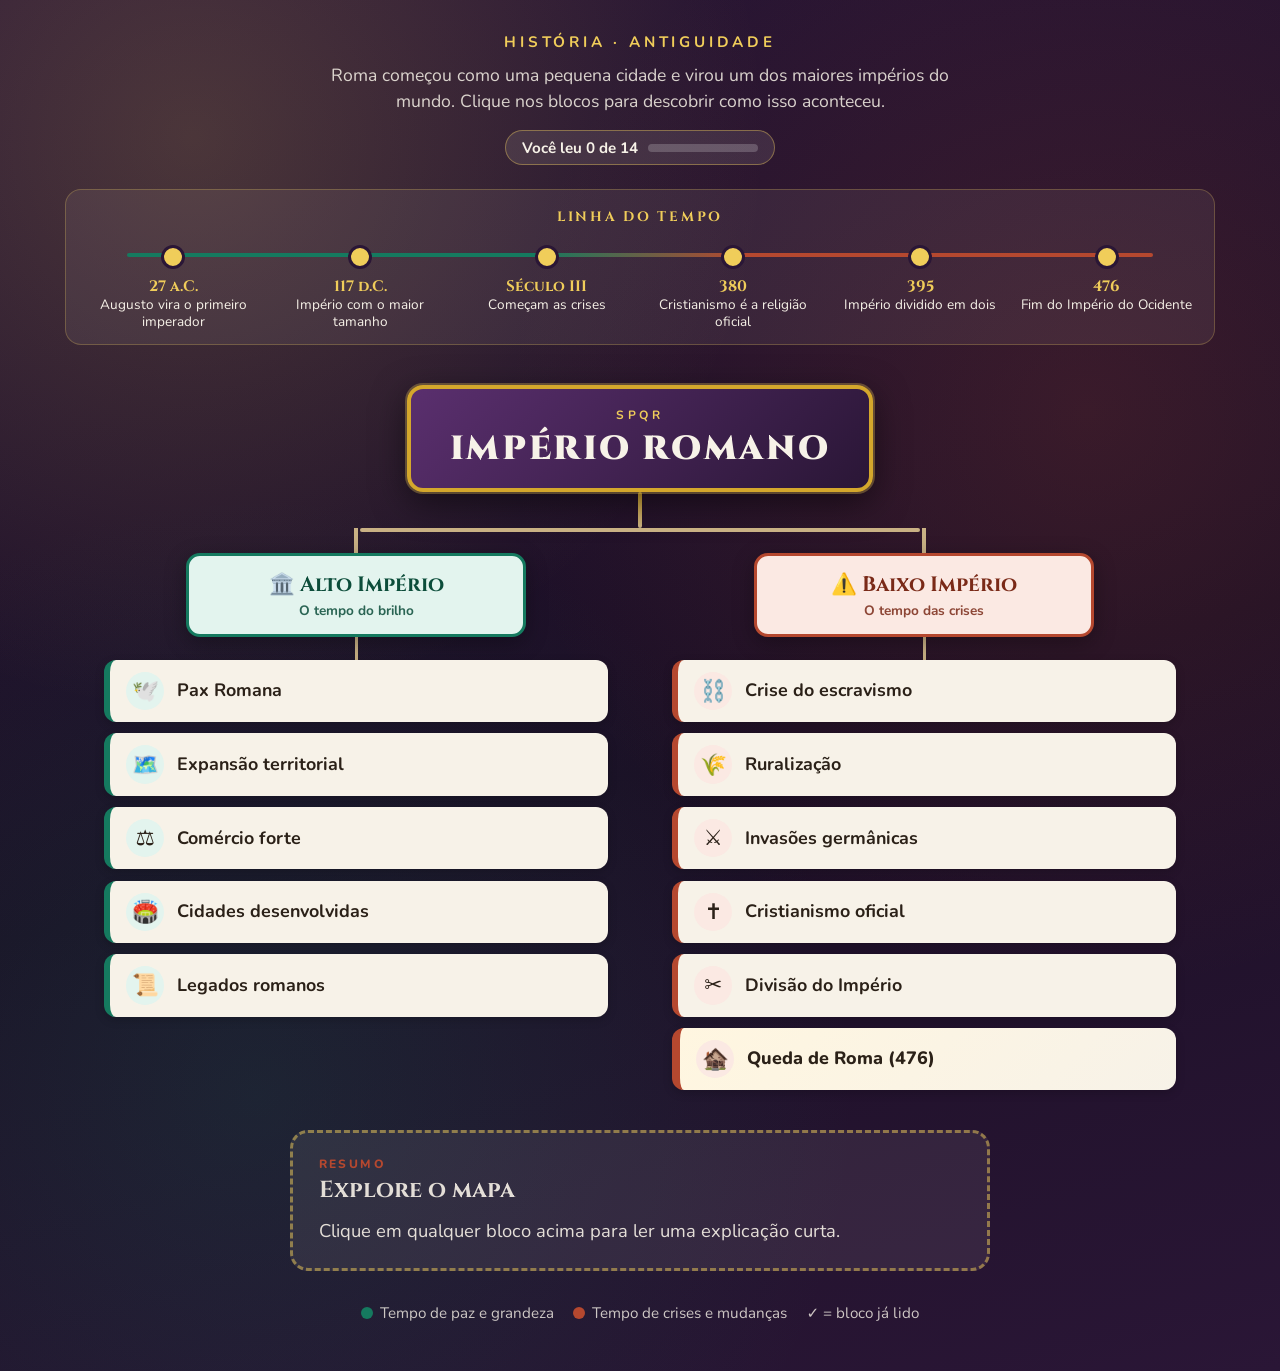
==== index.html @ dea0f6ed "Rename imperio-romano-mapa-mental.html to index.html" ====
<!DOCTYPE html>
<html lang="pt-BR">
<head>
  <meta charset="UTF-8">
  <meta name="viewport" content="width=device-width, initial-scale=1.0">
  <title>Mapa Mental — Império Romano</title>
  <link href="https://fonts.googleapis.com/css2?family=Cinzel:wght@600;700;900&family=Nunito:wght@400;600;700;800&display=swap" rel="stylesheet">
  <style>
    :root {
      --marble: #f7f2e8;
      --marble-dark: #ebe2d0;
      --gold: #d4a72c;
      --gold-light: #f0cd5a;
      --purple: #5a2f6e;
      --purple-deep: #2a1636;
      --alto: #157a5f;
      --alto-soft: #e3f4ee;
      --baixo: #b5482f;
      --baixo-soft: #fbe9e3;
      --line: #c9b184;
      --text: #2b2118;
    }

    * { box-sizing: border-box; margin: 0; padding: 0; }

    body {
      font-family: 'Nunito', system-ui, sans-serif;
      color: var(--text);
      min-height: 100vh;
      padding: 2rem 1rem 3rem;
      background:
        radial-gradient(circle at 15% 10%, rgba(240, 205, 90, 0.18), transparent 35%),
        radial-gradient(circle at 85% 30%, rgba(181, 72, 47, 0.18), transparent 40%),
        radial-gradient(circle at 20% 80%, rgba(21, 122, 95, 0.18), transparent 40%),
        linear-gradient(165deg, #2a1636 0%, #1b0f25 55%, #2a1636 100%);
    }

    .page { max-width: 1150px; margin: 0 auto; }

    /* ---------- Cabeçalho ---------- */
    header { text-align: center; margin-bottom: 1.5rem; }

    .subtitle {
      font-size: 0.95rem;
      letter-spacing: 0.25em;
      text-transform: uppercase;
      color: var(--gold-light);
      font-weight: 700;
      margin-bottom: 0.4rem;
    }

    .intro {
      max-width: 620px;
      margin: 0.6rem auto 0;
      color: rgba(247, 242, 232, 0.85);
      font-size: 1.1rem;
      line-height: 1.5;
    }

    .progress {
      display: inline-flex;
      align-items: center;
      gap: 0.6rem;
      margin-top: 1rem;
      padding: 0.4rem 1rem;
      border-radius: 999px;
      background: rgba(247, 242, 232, 0.1);
      border: 1px solid rgba(240, 205, 90, 0.4);
      color: var(--marble);
      font-weight: 700;
      font-size: 0.95rem;
    }

    .progress-bar {
      width: 110px;
      height: 8px;
      border-radius: 99px;
      background: rgba(255, 255, 255, 0.2);
      overflow: hidden;
    }

    .progress-bar i {
      display: block;
      height: 100%;
      width: 0;
      background: linear-gradient(90deg, var(--gold), var(--gold-light));
      transition: width 0.4s ease;
    }

    /* ---------- Linha do tempo ---------- */
    .timeline {
      margin: 1.5rem auto 2.5rem;
      padding: 1.1rem 1rem 0.9rem;
      background: rgba(247, 242, 232, 0.07);
      border: 1px solid rgba(240, 205, 90, 0.25);
      border-radius: 16px;
    }

    .timeline h2 {
      font-family: Cinzel, serif;
      font-size: 0.85rem;
      letter-spacing: 0.2em;
      text-align: center;
      color: var(--gold-light);
      margin-bottom: 1rem;
      text-transform: uppercase;
    }

    .tl-track {
      list-style: none;
      display: flex;
      justify-content: space-between;
      position: relative;
      gap: 0.25rem;
    }

    .tl-track::before {
      content: '';
      position: absolute;
      top: 11px;
      left: 4%;
      right: 4%;
      height: 4px;
      border-radius: 4px;
      background: linear-gradient(90deg, var(--alto) 0%, var(--alto) 40%, var(--baixo) 60%, var(--baixo) 100%);
    }

    .tl-item {
      position: relative;
      flex: 1;
      text-align: center;
      color: var(--marble);
      font-size: 0.85rem;
      line-height: 1.25;
    }

    .tl-item::before {
      content: '';
      display: block;
      width: 18px;
      height: 18px;
      margin: 3px auto 0.5rem;
      border-radius: 50%;
      background: var(--gold-light);
      border: 3px solid var(--purple-deep);
      position: relative;
      z-index: 1;
    }

    .tl-item b {
      display: block;
      font-family: Cinzel, serif;
      color: var(--gold-light);
      font-size: 0.95rem;
    }

    /* ---------- Mapa ---------- */
    .mindmap { display: flex; flex-direction: column; align-items: center; }

    .node {
      cursor: pointer;
      border: none;
      font: inherit;
      text-align: inherit;
      color: inherit;
    }

    .node:focus-visible { outline: 3px solid var(--gold-light); outline-offset: 3px; }

    .node.is-active {
      box-shadow: 0 0 0 4px var(--gold-light), 0 8px 26px rgba(240, 205, 90, 0.45) !important;
    }

    .node.is-seen::after {
      content: '✓';
      position: absolute;
      top: -8px;
      right: -8px;
      width: 22px;
      height: 22px;
      border-radius: 50%;
      background: var(--gold-light);
      color: var(--purple-deep);
      font-size: 0.8rem;
      font-weight: 800;
      display: grid;
      place-items: center;
      border: 2px solid var(--purple-deep);
    }

    .root {
      position: relative;
      font-family: Cinzel, serif;
      font-weight: 900;
      font-size: clamp(1.4rem, 4vw, 2.1rem);
      letter-spacing: 0.08em;
      color: var(--marble);
      background: linear-gradient(135deg, var(--purple) 0%, var(--purple-deep) 100%);
      border: 4px solid var(--gold);
      border-radius: 16px;
      padding: 1.1rem 2.4rem;
      text-align: center;
      box-shadow: 0 0 0 2px rgba(240, 205, 90, 0.3), 0 10px 34px rgba(0, 0, 0, 0.5);
      transition: transform 0.2s;
    }

    .root:hover { transform: scale(1.03); }

    .root small {
      display: block;
      font-family: Nunito, sans-serif;
      font-weight: 700;
      font-size: 0.75rem;
      letter-spacing: 0.3em;
      color: var(--gold-light);
      margin-bottom: 0.2rem;
    }

    .trunk {
      width: 4px;
      height: 2.2rem;
      background: linear-gradient(to bottom, var(--gold), var(--line));
      border-radius: 2px;
    }

    .fork {
      display: flex;
      justify-content: center;
      align-items: flex-start;
      gap: clamp(1rem, 4vw, 3rem);
      width: 100%;
      position: relative;
    }

    .fork::before {
      content: '';
      position: absolute;
      top: 0;
      left: 50%;
      transform: translateX(-50%);
      width: min(52%, 560px);
      height: 4px;
      background: var(--line);
      border-radius: 2px;
    }

    .branch {
      flex: 1;
      max-width: 520px;
      display: flex;
      flex-direction: column;
      align-items: center;
      padding-top: 1.6rem;
      position: relative;
    }

    .branch::before {
      content: '';
      position: absolute;
      top: 0;
      width: 4px;
      height: 1.6rem;
      background: var(--line);
    }

    .branch-title {
      position: relative;
      width: 100%;
      max-width: 340px;
      font-family: Cinzel, serif;
      font-weight: 700;
      font-size: clamp(1.05rem, 2.4vw, 1.3rem);
      padding: 0.9rem 1.2rem;
      border-radius: 14px;
      text-align: center;
      border: 3px solid;
      box-shadow: 0 6px 22px rgba(0, 0, 0, 0.3);
      transition: transform 0.2s;
    }

    .branch-title:hover { transform: translateY(-3px); }
    .branch-title .period {
      display: block;
      font-family: Nunito, sans-serif;
      font-weight: 700;
      font-size: 0.85rem;
      margin-top: 0.15rem;
      opacity: 0.85;
    }

    .branch--alto .branch-title { background: var(--alto-soft); border-color: var(--alto); color: #0c4d3a; }
    .branch--baixo .branch-title { background: var(--baixo-soft); border-color: var(--baixo); color: #7a2a18; }

    .branch-stem { width: 3px; height: 1.4rem; background: var(--line); }

    .leaves {
      list-style: none;
      width: 100%;
      display: flex;
      flex-direction: column;
      gap: 0.7rem;
      padding: 0 0.5rem;
    }

    .leaf {
      position: relative;
      width: 100%;
      display: flex;
      align-items: center;
      gap: 0.8rem;
      padding: 0.75rem 1rem;
      background: var(--marble);
      border-radius: 12px;
      border-left: 6px solid var(--gold);
      font-size: 1.12rem;
      font-weight: 700;
      line-height: 1.3;
      box-shadow: 0 3px 10px rgba(0, 0, 0, 0.18);
      transition: transform 0.15s, background 0.2s;
    }

    .leaf .icon {
      flex: none;
      width: 2.4rem;
      height: 2.4rem;
      display: grid;
      place-items: center;
      font-size: 1.35rem;
      border-radius: 50%;
      background: var(--marble-dark);
    }

    .leaf:hover { background: #fffaf0; transform: translateX(5px); }

    .branch--alto .leaf { border-left-color: var(--alto); }
    .branch--alto .leaf .icon { background: var(--alto-soft); }
    .branch--baixo .leaf { border-left-color: var(--baixo); }
    .branch--baixo .leaf .icon { background: var(--baixo-soft); }

    .leaf--highlight {
      background: linear-gradient(135deg, #fff6e0, var(--marble));
      border-left-width: 8px;
      font-weight: 800;
    }

    /* ---------- Painel de explicação ---------- */
    .detail-panel {
      margin: 2.5rem auto 0;
      max-width: 700px;
      background: var(--marble);
      border: 3px solid var(--gold);
      border-radius: 18px;
      padding: 1.4rem 1.6rem;
      box-shadow: 0 14px 44px rgba(0, 0, 0, 0.4);
    }

    .detail-panel.is-empty {
      background: rgba(247, 242, 232, 0.08);
      border: 3px dashed rgba(240, 205, 90, 0.5);
      box-shadow: none;
    }

    .detail-panel.is-empty .detail-title,
    .detail-panel.is-empty .detail-body { color: rgba(247, 242, 232, 0.9); }
    .detail-panel.is-empty .detail-fun { display: none; }

    .detail-panel:not(.is-empty) { animation: detail-in 0.3s ease; }

    @keyframes detail-in {
      from { opacity: 0; transform: translateY(10px); }
      to { opacity: 1; transform: translateY(0); }
    }

    .detail-label {
      font-size: 0.75rem;
      letter-spacing: 0.2em;
      text-transform: uppercase;
      font-weight: 800;
      color: var(--baixo);
      margin-bottom: 0.3rem;
    }

    .detail-title {
      font-family: Cinzel, serif;
      font-size: 1.45rem;
      color: var(--purple-deep);
      margin-bottom: 0.7rem;
      line-height: 1.25;
    }

    .detail-body { font-size: 1.15rem; line-height: 1.6; }

    .detail-fun {
      margin-top: 1rem;
      padding: 0.8rem 1rem;
      background: #fff3c9;
      border-left: 5px solid var(--gold);
      border-radius: 10px;
      font-size: 1.05rem;
      line-height: 1.5;
    }

    .detail-fun b { color: #8a6500; }

    .detail-panel[data-theme="alto"] { border-color: var(--alto); }
    .detail-panel[data-theme="baixo"] { border-color: var(--baixo); }
    .detail-panel[data-theme="root"] { border-color: var(--purple); }

    .legend {
      margin-top: 2rem;
      display: flex;
      flex-wrap: wrap;
      justify-content: center;
      gap: 1.2rem;
      font-size: 0.95rem;
      color: rgba(247, 242, 232, 0.8);
    }

    .legend span { display: inline-flex; align-items: center; gap: 0.45rem; }
    .dot { width: 12px; height: 12px; border-radius: 50%; }
    .dot--alto { background: var(--alto); }
    .dot--baixo { background: var(--baixo); }

    @media (max-width: 720px) {
      .fork { flex-direction: column; align-items: center; }
      .fork::before, .branch::before { display: none; }
      .branch { max-width: 100%; width: 100%; padding-top: 1.2rem; }
      .tl-track { flex-direction: column; gap: 0.9rem; align-items: flex-start; padding-left: 1.5rem; }
      .tl-track::before { top: 6px; bottom: 6px; left: 10px; right: auto; width: 4px; height: auto; }
      .tl-item { text-align: left; display: flex; gap: 0.8rem; align-items: center; }
      .tl-item::before { margin: 0 0 0 -1.5rem; flex: none; }
      .tl-item b { display: inline; margin-right: 0.4rem; }
    }

    @media print {
      body { background: white; }
      .intro, .subtitle, .legend, .progress { color: #333; }
    }
  </style>
</head>
<body>
  <div class="page">

    <header>
      <p class="subtitle">História · Antiguidade</p>
      <p class="intro">Roma começou como uma pequena cidade e virou um dos maiores impérios do mundo. Clique nos blocos para descobrir como isso aconteceu.</p>
      <div class="progress" aria-live="polite">
        <span id="progress-text">Você leu 0 de 14</span>
        <span class="progress-bar"><i id="progress-fill"></i></span>
      </div>
    </header>

    <section class="timeline" aria-label="Linha do tempo do Império Romano">
      <h2>Linha do tempo</h2>
      <ol class="tl-track">
        <li class="tl-item"><b>27 a.C.</b>Augusto vira o primeiro imperador</li>
        <li class="tl-item"><b>117 d.C.</b>Império com o maior tamanho</li>
        <li class="tl-item"><b>Século III</b>Começam as crises</li>
        <li class="tl-item"><b>380</b>Cristianismo é a religião oficial</li>
        <li class="tl-item"><b>395</b>Império dividido em dois</li>
        <li class="tl-item"><b>476</b>Fim do Império do Ocidente</li>
      </ol>
    </section>

    <div class="mindmap">
      <button type="button" class="root node" data-topic="imperio-romano" data-theme="root">
        <small>SPQR</small>
        IMPÉRIO ROMANO
      </button>
      <div class="trunk" aria-hidden="true"></div>

      <div class="fork">
        <section class="branch branch--alto" aria-label="Alto Império">
          <button type="button" class="branch-title node" data-topic="alto-imperio" data-theme="alto">
            🏛️ Alto Império
            <span class="period">O tempo do brilho</span>
          </button>
          <div class="branch-stem" aria-hidden="true"></div>
          <ul class="leaves">
            <li><button type="button" class="leaf node" data-topic="pax-romana" data-theme="alto"><span class="icon">🕊️</span>Pax Romana</button></li>
            <li><button type="button" class="leaf node" data-topic="expansao-territorial" data-theme="alto"><span class="icon">🗺️</span>Expansão territorial</button></li>
            <li><button type="button" class="leaf node" data-topic="comercio-forte" data-theme="alto"><span class="icon">⚖️</span>Comércio forte</button></li>
            <li><button type="button" class="leaf node" data-topic="cidades-desenvolvidas" data-theme="alto"><span class="icon">🏟️</span>Cidades desenvolvidas</button></li>
            <li><button type="button" class="leaf node" data-topic="legados-romanos" data-theme="alto"><span class="icon">📜</span>Legados romanos</button></li>
          </ul>
        </section>

        <section class="branch branch--baixo" aria-label="Baixo Império">
          <button type="button" class="branch-title node" data-topic="baixo-imperio" data-theme="baixo">
            ⚠️ Baixo Império
            <span class="period">O tempo das crises</span>
          </button>
          <div class="branch-stem" aria-hidden="true"></div>
          <ul class="leaves">
            <li><button type="button" class="leaf node" data-topic="crise-escravismo" data-theme="baixo"><span class="icon">⛓️</span>Crise do escravismo</button></li>
            <li><button type="button" class="leaf node" data-topic="ruralizacao" data-theme="baixo"><span class="icon">🌾</span>Ruralização</button></li>
            <li><button type="button" class="leaf node" data-topic="invasoes-germanicas" data-theme="baixo"><span class="icon">⚔️</span>Invasões germânicas</button></li>
            <li><button type="button" class="leaf node" data-topic="cristianismo-oficial" data-theme="baixo"><span class="icon">✝️</span>Cristianismo oficial</button></li>
            <li><button type="button" class="leaf node" data-topic="divisao-imperio" data-theme="baixo"><span class="icon">✂️</span>Divisão do Império</button></li>
            <li><button type="button" class="leaf leaf--highlight node" data-topic="queda-roma-476" data-theme="baixo"><span class="icon">🏚️</span>Queda de Roma (476)</button></li>
          </ul>
        </section>
      </div>
    </div>

    <aside class="detail-panel is-empty" id="detail-panel" aria-live="polite">
      <p class="detail-label" id="detail-label">Resumo</p>
      <h3 class="detail-title" id="detail-title">Explore o mapa</h3>
      <p class="detail-body" id="detail-body">Clique em qualquer bloco acima para ler uma explicação curta.</p>
      <p class="detail-fun" id="detail-fun"></p>
    </aside>

    <div class="legend">
      <span><i class="dot dot--alto"></i> Tempo de paz e grandeza</span>
      <span><i class="dot dot--baixo"></i> Tempo de crises e mudanças</span>
      <span>✓ = bloco já lido</span>
    </div>
  </div>

  <script>
    const SUMMARIES = {
      'imperio-romano': {
        title: 'Império Romano',
        text: 'Foi um grande Estado que nasceu na cidade de Roma e chegou a dominar boa parte da Europa, do norte da África e do Oriente Médio. Roma criou leis, um exército forte e estradas que ligavam povos muito diferentes. A história do Império costuma ser dividida em duas fases: o Alto Império, de grandeza, e o Baixo Império, de crises.',
        fun: 'Dizia-se que “todos os caminhos levam a Roma”, porque as estradas romanas se espalhavam por todo o Império.'
      },
      'alto-imperio': {
        title: 'Alto Império',
        text: 'É a fase em que o Império era forte e organizado. Começou com o imperador Augusto, em 27 a.C., e foi até o século III. Nesse tempo, quase não havia guerras dentro do território, o comércio crescia e as cidades prosperavam. Por isso é chamada de época clássica de Roma.',
        fun: 'Augusto foi o primeiro imperador de Roma e governou por mais de 40 anos.'
      },
      'baixo-imperio': {
        title: 'Baixo Império',
        text: 'É a fase em que Roma passou a enfrentar muitos problemas, a partir do século III. Houve brigas pelo poder, ataques nas fronteiras e falta de dinheiro. As pessoas deixaram as cidades e foram viver no campo. No fim, o Império do Ocidente perdeu sua força.',
        fun: 'Em uns 50 anos do século III, Roma teve mais de 20 imperadores, e quase todos foram tirados do poder à força.'
      },
      'pax-romana': {
        title: 'Pax Romana',
        text: 'Pax Romana quer dizer “Paz Romana”. Foi um tempo longo, de mais de 200 anos, em que houve pouca guerra dentro do Império. Os soldados protegiam as fronteiras e os governadores mantinham a ordem nas províncias. Com isso, pessoas, produtos e ideias viajavam com mais segurança. Isso não quer dizer que nunca houve conflitos, mas o Império viveu muito mais calmo.',
        fun: '“Pax” é a palavra latina para “paz”. Você reconhece essa palavra em “pacífico”.'
      },
      'expansao-territorial': {
        title: 'Expansão territorial',
        text: 'Roma cresceu conquistando outros povos e fazendo alianças. Assim, formou muitas províncias, que eram regiões governadas por Roma. Rios como o Reno e o Danúbio funcionavam como fronteiras. Para cuidar de tanto território, Roma precisou de um exército sempre pronto, de governadores e de impostos.',
        fun: 'No seu maior tamanho, por volta do ano 117, o Império tinha cerca de 60 milhões de habitantes.'
      },
      'comercio-forte': {
        title: 'Comércio forte',
        text: 'Com moeda confiável, portos, estradas e mais segurança, as pessoas negociavam entre lugares bem distantes. Circulavam trigo, vinho, azeite, metais e tecidos. Também se vendiam pessoas escravizadas. O comércio ligava as cidades e deixava ricos os comerciantes e o Estado.',
        fun: 'Navios romanos traziam trigo do Egito para alimentar a cidade de Roma.'
      },
      'cidades-desenvolvidas': {
        title: 'Cidades desenvolvidas',
        text: 'As cidades romanas tinham praça central (o fórum), banhos públicos (as termas), teatros, arenas e aquedutos, que levavam água para a população. Eram o centro da política, da religião e do comércio de cada região. Muitas cidades seguiam o modelo de Roma, e isso ajudava a espalhar o modo de vida romano.',
        fun: 'O Coliseu, em Roma, podia receber cerca de 50 mil pessoas para assistir aos espetáculos.'
      },
      'legados-romanos': {
        title: 'Legados romanos',
        text: 'Legado é aquilo que uma civilização deixa para as gerações seguintes. Dos romanos herdamos o direito (base de muitas leis atuais), o latim (origem do português), as técnicas de construção de estradas, pontes e aquedutos e a ideia de cidadania. Muitas coisas do nosso dia a dia vêm de Roma.',
        fun: 'O português, o espanhol, o italiano e o francês vêm do latim. Por isso são chamados de línguas latinas.'
      },
      'crise-escravismo': {
        title: 'Crise do escravismo',
        text: 'A economia romana dependia do trabalho de escravizados nas grandes fazendas. Quando as guerras de conquista diminuíram, chegaram menos escravizados e o trabalho ficou mais caro. Também houve revoltas. Aos poucos, muitos proprietários passaram a usar colonos, que eram camponeses livres, mas presos à terra e obrigados a pagar ao dono do lugar onde viviam.',
        fun: 'Os colonos foram um passo importante para o surgimento da servidão na Idade Média.'
      },
      'ruralizacao': {
        title: 'Ruralização',
        text: 'Ruralizar quer dizer “ir para o campo”. Com as cidades menos seguras e o comércio em queda, muitas pessoas ricas e pobres foram viver em grandes propriedades rurais, chamadas vilas. Os donos de terras ficaram poderosos e cada vez mais independentes do imperador. A vida passou a girar em torno do campo, e não mais das cidades.',
        fun: 'Essas grandes propriedades quase se bastavam sozinhas: produziam alimento, tecidos e ferramentas.'
      },
      'invasoes-germanicas': {
        title: 'Invasões germânicas',
        text: 'Povos que os romanos chamavam de “bárbaros”, como visigodos, ostrogodos, vândalos e francos, entraram no território do Império. Muitos deles buscavam terras para viver e fugiam de outros povos, como os hunos. Houve guerras e também acordos. Com o tempo, esses povos formaram seus próprios reinos e Roma perdeu o controle do Ocidente.',
        fun: 'Em 410, os visigodos entraram em Roma. Foi a primeira vez em cerca de 800 anos que a cidade foi invadida.'
      },
      'cristianismo-oficial': {
        title: 'Cristianismo oficial',
        text: 'No começo, os cristãos eram perseguidos. Em 313, o imperador Constantino deu liberdade para todas as religiões, e os cristãos passaram a ser aceitos. Em 380, o imperador Teodósio tornou o cristianismo a religião oficial do Império. A Igreja ganhou muita força e passou a ter grande importância na vida das pessoas.',
        fun: 'O Édito de Milão, de 313, é o documento que deu liberdade religiosa aos cristãos.'
      },
      'divisao-imperio': {
        title: 'Divisão do Império',
        text: 'O Império ficou grande demais para ser governado por uma só pessoa. Por isso, imperadores como Diocleciano dividiram tarefas e regiões. Em 395, o imperador Teodósio morreu e o Império foi dividido em dois: o Ocidente, com capital em Roma, e o Oriente, com capital em Constantinopla. O lado oriental durou mais de mil anos. O ocidental ficou fraco e caiu antes.',
        fun: 'O Império do Oriente ficou conhecido como Império Bizantino e durou até 1453.'
      },
      'queda-roma-476': {
        title: 'Queda de Roma (476)',
        text: 'Em 476, o chefe germânico Odoacro tirou do trono Rômulo Augústulo, o último imperador do Ocidente. Roma não foi destruída em um único dia. A queda foi o fim de um processo longo, de muitos anos de enfraquecimento. Os historiadores usam essa data para marcar o fim da Antiguidade e o começo da Idade Média.',
        fun: 'O nome “Rômulo” lembra o lendário fundador de Roma, e “Augústulo” quer dizer “pequeno Augusto”. Foi um fim com nomes de começo!'
      }
    };

    const panel = document.getElementById('detail-panel');
    const detailTitle = document.getElementById('detail-title');
    const detailBody = document.getElementById('detail-body');
    const detailFun = document.getElementById('detail-fun');
    const detailLabel = document.getElementById('detail-label');
    const nodes = document.querySelectorAll('.node');
    const seen = new Set();
    const total = Object.keys(SUMMARIES).length;

    function updateProgress() {
      document.getElementById('progress-text').textContent = 'Você leu ' + seen.size + ' de ' + total;
      document.getElementById('progress-fill').style.width = (seen.size / total * 100) + '%';
    }

    function showSummary(topic, theme) {
      const entry = SUMMARIES[topic];
      if (!entry) return;

      seen.add(topic);
      nodes.forEach((n) => {
        n.classList.toggle('is-active', n.dataset.topic === topic);
        if (seen.has(n.dataset.topic)) n.classList.add('is-seen');
      });

      panel.classList.remove('is-empty');
      panel.dataset.theme = theme || 'root';
      detailLabel.textContent = 'Resumo';
      detailTitle.textContent = entry.title;
      detailBody.textContent = entry.text;
      detailFun.innerHTML = '<b>💡 Você sabia?</b> ';
      detailFun.appendChild(document.createTextNode(entry.fun));

      updateProgress();
      panel.scrollIntoView({ behavior: 'smooth', block: 'nearest' });
    }

    nodes.forEach((node) => {
      node.addEventListener('click', () => showSummary(node.dataset.topic, node.dataset.theme));
    });
  </script>
</body>
</html>
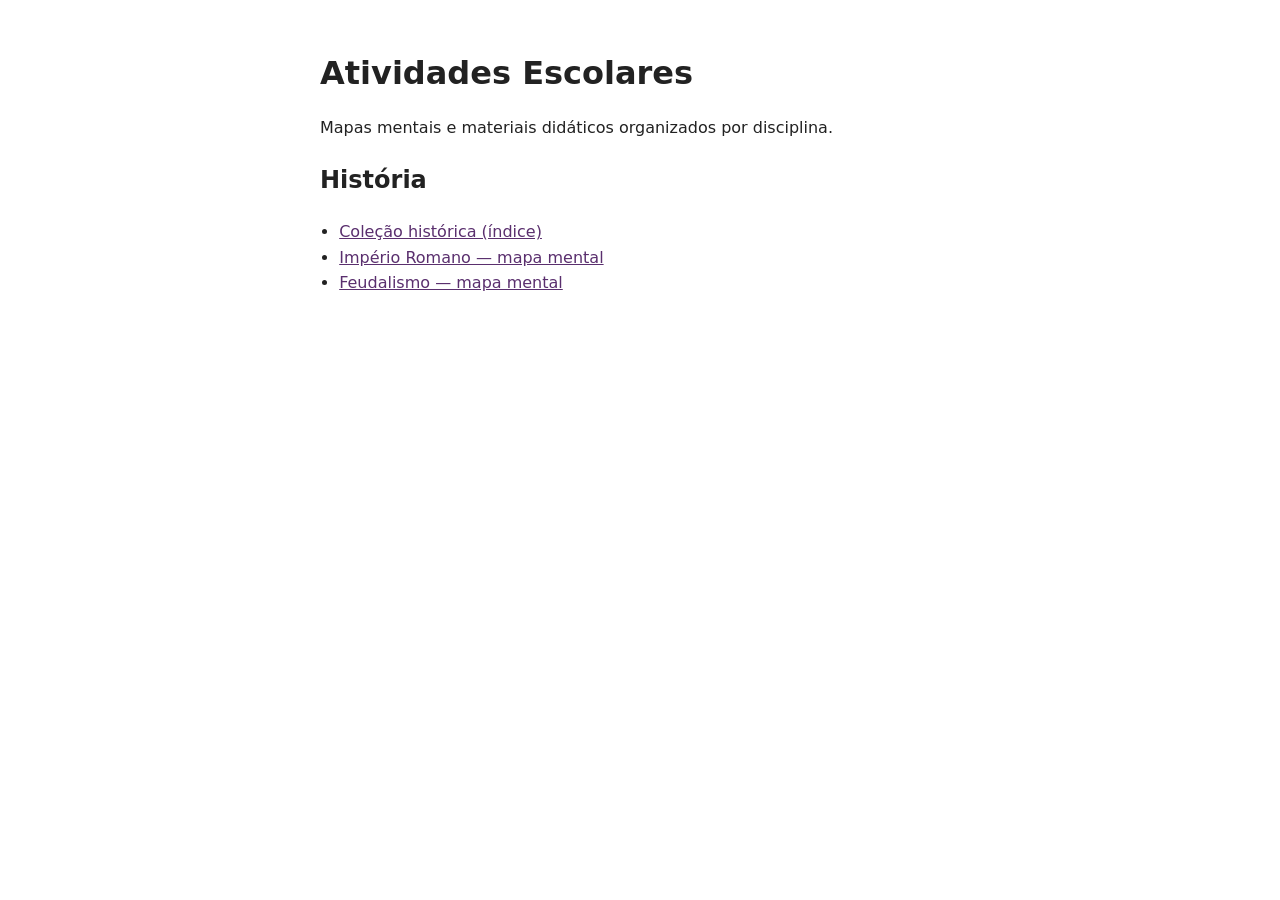
==== commit fd8cc663: "refactor: reorganiza pastas em disciplinas/historia com nomes em minúsculas - move atividades de "AT" ====
--- a/index.html
+++ b/index.html
@@ -3,633 +3,23 @@
 <head>
   <meta charset="UTF-8">
   <meta name="viewport" content="width=device-width, initial-scale=1.0">
-  <title>Mapa Mental — Império Romano</title>
-  <link href="https://fonts.googleapis.com/css2?family=Cinzel:wght@600;700;900&family=Nunito:wght@400;600;700;800&display=swap" rel="stylesheet">
+  <title>Atividades Escolares</title>
   <style>
-    :root {
-      --marble: #f7f2e8;
-      --marble-dark: #ebe2d0;
-      --gold: #d4a72c;
-      --gold-light: #f0cd5a;
-      --purple: #5a2f6e;
-      --purple-deep: #2a1636;
-      --alto: #157a5f;
-      --alto-soft: #e3f4ee;
-      --baixo: #b5482f;
-      --baixo-soft: #fbe9e3;
-      --line: #c9b184;
-      --text: #2b2118;
-    }
-
-    * { box-sizing: border-box; margin: 0; padding: 0; }
-
-    body {
-      font-family: 'Nunito', system-ui, sans-serif;
-      color: var(--text);
-      min-height: 100vh;
-      padding: 2rem 1rem 3rem;
-      background:
-        radial-gradient(circle at 15% 10%, rgba(240, 205, 90, 0.18), transparent 35%),
-        radial-gradient(circle at 85% 30%, rgba(181, 72, 47, 0.18), transparent 40%),
-        radial-gradient(circle at 20% 80%, rgba(21, 122, 95, 0.18), transparent 40%),
-        linear-gradient(165deg, #2a1636 0%, #1b0f25 55%, #2a1636 100%);
-    }
-
-    .page { max-width: 1150px; margin: 0 auto; }
-
-    /* ---------- Cabeçalho ---------- */
-    header { text-align: center; margin-bottom: 1.5rem; }
-
-    .subtitle {
-      font-size: 0.95rem;
-      letter-spacing: 0.25em;
-      text-transform: uppercase;
-      color: var(--gold-light);
-      font-weight: 700;
-      margin-bottom: 0.4rem;
-    }
-
-    .intro {
-      max-width: 620px;
-      margin: 0.6rem auto 0;
-      color: rgba(247, 242, 232, 0.85);
-      font-size: 1.1rem;
-      line-height: 1.5;
-    }
-
-    .progress {
-      display: inline-flex;
-      align-items: center;
-      gap: 0.6rem;
-      margin-top: 1rem;
-      padding: 0.4rem 1rem;
-      border-radius: 999px;
-      background: rgba(247, 242, 232, 0.1);
-      border: 1px solid rgba(240, 205, 90, 0.4);
-      color: var(--marble);
-      font-weight: 700;
-      font-size: 0.95rem;
-    }
-
-    .progress-bar {
-      width: 110px;
-      height: 8px;
-      border-radius: 99px;
-      background: rgba(255, 255, 255, 0.2);
-      overflow: hidden;
-    }
-
-    .progress-bar i {
-      display: block;
-      height: 100%;
-      width: 0;
-      background: linear-gradient(90deg, var(--gold), var(--gold-light));
-      transition: width 0.4s ease;
-    }
-
-    /* ---------- Linha do tempo ---------- */
-    .timeline {
-      margin: 1.5rem auto 2.5rem;
-      padding: 1.1rem 1rem 0.9rem;
-      background: rgba(247, 242, 232, 0.07);
-      border: 1px solid rgba(240, 205, 90, 0.25);
-      border-radius: 16px;
-    }
-
-    .timeline h2 {
-      font-family: Cinzel, serif;
-      font-size: 0.85rem;
-      letter-spacing: 0.2em;
-      text-align: center;
-      color: var(--gold-light);
-      margin-bottom: 1rem;
-      text-transform: uppercase;
-    }
-
-    .tl-track {
-      list-style: none;
-      display: flex;
-      justify-content: space-between;
-      position: relative;
-      gap: 0.25rem;
-    }
-
-    .tl-track::before {
-      content: '';
-      position: absolute;
-      top: 11px;
-      left: 4%;
-      right: 4%;
-      height: 4px;
-      border-radius: 4px;
-      background: linear-gradient(90deg, var(--alto) 0%, var(--alto) 40%, var(--baixo) 60%, var(--baixo) 100%);
-    }
-
-    .tl-item {
-      position: relative;
-      flex: 1;
-      text-align: center;
-      color: var(--marble);
-      font-size: 0.85rem;
-      line-height: 1.25;
-    }
-
-    .tl-item::before {
-      content: '';
-      display: block;
-      width: 18px;
-      height: 18px;
-      margin: 3px auto 0.5rem;
-      border-radius: 50%;
-      background: var(--gold-light);
-      border: 3px solid var(--purple-deep);
-      position: relative;
-      z-index: 1;
-    }
-
-    .tl-item b {
-      display: block;
-      font-family: Cinzel, serif;
-      color: var(--gold-light);
-      font-size: 0.95rem;
-    }
-
-    /* ---------- Mapa ---------- */
-    .mindmap { display: flex; flex-direction: column; align-items: center; }
-
-    .node {
-      cursor: pointer;
-      border: none;
-      font: inherit;
-      text-align: inherit;
-      color: inherit;
-    }
-
-    .node:focus-visible { outline: 3px solid var(--gold-light); outline-offset: 3px; }
-
-    .node.is-active {
-      box-shadow: 0 0 0 4px var(--gold-light), 0 8px 26px rgba(240, 205, 90, 0.45) !important;
-    }
-
-    .node.is-seen::after {
-      content: '✓';
-      position: absolute;
-      top: -8px;
-      right: -8px;
-      width: 22px;
-      height: 22px;
-      border-radius: 50%;
-      background: var(--gold-light);
-      color: var(--purple-deep);
-      font-size: 0.8rem;
-      font-weight: 800;
-      display: grid;
-      place-items: center;
-      border: 2px solid var(--purple-deep);
-    }
-
-    .root {
-      position: relative;
-      font-family: Cinzel, serif;
-      font-weight: 900;
-      font-size: clamp(1.4rem, 4vw, 2.1rem);
-      letter-spacing: 0.08em;
-      color: var(--marble);
-      background: linear-gradient(135deg, var(--purple) 0%, var(--purple-deep) 100%);
-      border: 4px solid var(--gold);
-      border-radius: 16px;
-      padding: 1.1rem 2.4rem;
-      text-align: center;
-      box-shadow: 0 0 0 2px rgba(240, 205, 90, 0.3), 0 10px 34px rgba(0, 0, 0, 0.5);
-      transition: transform 0.2s;
-    }
-
-    .root:hover { transform: scale(1.03); }
-
-    .root small {
-      display: block;
-      font-family: Nunito, sans-serif;
-      font-weight: 700;
-      font-size: 0.75rem;
-      letter-spacing: 0.3em;
-      color: var(--gold-light);
-      margin-bottom: 0.2rem;
-    }
-
-    .trunk {
-      width: 4px;
-      height: 2.2rem;
-      background: linear-gradient(to bottom, var(--gold), var(--line));
-      border-radius: 2px;
-    }
-
-    .fork {
-      display: flex;
-      justify-content: center;
-      align-items: flex-start;
-      gap: clamp(1rem, 4vw, 3rem);
-      width: 100%;
-      position: relative;
-    }
-
-    .fork::before {
-      content: '';
-      position: absolute;
-      top: 0;
-      left: 50%;
-      transform: translateX(-50%);
-      width: min(52%, 560px);
-      height: 4px;
-      background: var(--line);
-      border-radius: 2px;
-    }
-
-    .branch {
-      flex: 1;
-      max-width: 520px;
-      display: flex;
-      flex-direction: column;
-      align-items: center;
-      padding-top: 1.6rem;
-      position: relative;
-    }
-
-    .branch::before {
-      content: '';
-      position: absolute;
-      top: 0;
-      width: 4px;
-      height: 1.6rem;
-      background: var(--line);
-    }
-
-    .branch-title {
-      position: relative;
-      width: 100%;
-      max-width: 340px;
-      font-family: Cinzel, serif;
-      font-weight: 700;
-      font-size: clamp(1.05rem, 2.4vw, 1.3rem);
-      padding: 0.9rem 1.2rem;
-      border-radius: 14px;
-      text-align: center;
-      border: 3px solid;
-      box-shadow: 0 6px 22px rgba(0, 0, 0, 0.3);
-      transition: transform 0.2s;
-    }
-
-    .branch-title:hover { transform: translateY(-3px); }
-    .branch-title .period {
-      display: block;
-      font-family: Nunito, sans-serif;
-      font-weight: 700;
-      font-size: 0.85rem;
-      margin-top: 0.15rem;
-      opacity: 0.85;
-    }
-
-    .branch--alto .branch-title { background: var(--alto-soft); border-color: var(--alto); color: #0c4d3a; }
-    .branch--baixo .branch-title { background: var(--baixo-soft); border-color: var(--baixo); color: #7a2a18; }
-
-    .branch-stem { width: 3px; height: 1.4rem; background: var(--line); }
-
-    .leaves {
-      list-style: none;
-      width: 100%;
-      display: flex;
-      flex-direction: column;
-      gap: 0.7rem;
-      padding: 0 0.5rem;
-    }
-
-    .leaf {
-      position: relative;
-      width: 100%;
-      display: flex;
-      align-items: center;
-      gap: 0.8rem;
-      padding: 0.75rem 1rem;
-      background: var(--marble);
-      border-radius: 12px;
-      border-left: 6px solid var(--gold);
-      font-size: 1.12rem;
-      font-weight: 700;
-      line-height: 1.3;
-      box-shadow: 0 3px 10px rgba(0, 0, 0, 0.18);
-      transition: transform 0.15s, background 0.2s;
-    }
-
-    .leaf .icon {
-      flex: none;
-      width: 2.4rem;
-      height: 2.4rem;
-      display: grid;
-      place-items: center;
-      font-size: 1.35rem;
-      border-radius: 50%;
-      background: var(--marble-dark);
-    }
-
-    .leaf:hover { background: #fffaf0; transform: translateX(5px); }
-
-    .branch--alto .leaf { border-left-color: var(--alto); }
-    .branch--alto .leaf .icon { background: var(--alto-soft); }
-    .branch--baixo .leaf { border-left-color: var(--baixo); }
-    .branch--baixo .leaf .icon { background: var(--baixo-soft); }
-
-    .leaf--highlight {
-      background: linear-gradient(135deg, #fff6e0, var(--marble));
-      border-left-width: 8px;
-      font-weight: 800;
-    }
-
-    /* ---------- Painel de explicação ---------- */
-    .detail-panel {
-      margin: 2.5rem auto 0;
-      max-width: 700px;
-      background: var(--marble);
-      border: 3px solid var(--gold);
-      border-radius: 18px;
-      padding: 1.4rem 1.6rem;
-      box-shadow: 0 14px 44px rgba(0, 0, 0, 0.4);
-    }
-
-    .detail-panel.is-empty {
-      background: rgba(247, 242, 232, 0.08);
-      border: 3px dashed rgba(240, 205, 90, 0.5);
-      box-shadow: none;
-    }
-
-    .detail-panel.is-empty .detail-title,
-    .detail-panel.is-empty .detail-body { color: rgba(247, 242, 232, 0.9); }
-    .detail-panel.is-empty .detail-fun { display: none; }
-
-    .detail-panel:not(.is-empty) { animation: detail-in 0.3s ease; }
-
-    @keyframes detail-in {
-      from { opacity: 0; transform: translateY(10px); }
-      to { opacity: 1; transform: translateY(0); }
-    }
-
-    .detail-label {
-      font-size: 0.75rem;
-      letter-spacing: 0.2em;
-      text-transform: uppercase;
-      font-weight: 800;
-      color: var(--baixo);
-      margin-bottom: 0.3rem;
-    }
-
-    .detail-title {
-      font-family: Cinzel, serif;
-      font-size: 1.45rem;
-      color: var(--purple-deep);
-      margin-bottom: 0.7rem;
-      line-height: 1.25;
-    }
-
-    .detail-body { font-size: 1.15rem; line-height: 1.6; }
-
-    .detail-fun {
-      margin-top: 1rem;
-      padding: 0.8rem 1rem;
-      background: #fff3c9;
-      border-left: 5px solid var(--gold);
-      border-radius: 10px;
-      font-size: 1.05rem;
-      line-height: 1.5;
-    }
-
-    .detail-fun b { color: #8a6500; }
-
-    .detail-panel[data-theme="alto"] { border-color: var(--alto); }
-    .detail-panel[data-theme="baixo"] { border-color: var(--baixo); }
-    .detail-panel[data-theme="root"] { border-color: var(--purple); }
-
-    .legend {
-      margin-top: 2rem;
-      display: flex;
-      flex-wrap: wrap;
-      justify-content: center;
-      gap: 1.2rem;
-      font-size: 0.95rem;
-      color: rgba(247, 242, 232, 0.8);
-    }
-
-    .legend span { display: inline-flex; align-items: center; gap: 0.45rem; }
-    .dot { width: 12px; height: 12px; border-radius: 50%; }
-    .dot--alto { background: var(--alto); }
-    .dot--baixo { background: var(--baixo); }
-
-    @media (max-width: 720px) {
-      .fork { flex-direction: column; align-items: center; }
-      .fork::before, .branch::before { display: none; }
-      .branch { max-width: 100%; width: 100%; padding-top: 1.2rem; }
-      .tl-track { flex-direction: column; gap: 0.9rem; align-items: flex-start; padding-left: 1.5rem; }
-      .tl-track::before { top: 6px; bottom: 6px; left: 10px; right: auto; width: 4px; height: auto; }
-      .tl-item { text-align: left; display: flex; gap: 0.8rem; align-items: center; }
-      .tl-item::before { margin: 0 0 0 -1.5rem; flex: none; }
-      .tl-item b { display: inline; margin-right: 0.4rem; }
-    }
-
-    @media print {
-      body { background: white; }
-      .intro, .subtitle, .legend, .progress { color: #333; }
-    }
+    body { font-family: system-ui, sans-serif; max-width: 640px; margin: 3rem auto; padding: 0 1rem; line-height: 1.6; color: #222; }
+    h1 { margin-bottom: 0.25rem; }
+    ul { padding-left: 1.2rem; }
+    a { color: #5a2f6e; }
   </style>
 </head>
 <body>
-  <div class="page">
+  <h1>Atividades Escolares</h1>
+  <p>Mapas mentais e materiais didáticos organizados por disciplina.</p>
 
-    <header>
-      <p class="subtitle">História · Antiguidade</p>
-      <p class="intro">Roma começou como uma pequena cidade e virou um dos maiores impérios do mundo. Clique nos blocos para descobrir como isso aconteceu.</p>
-      <div class="progress" aria-live="polite">
-        <span id="progress-text">Você leu 0 de 14</span>
-        <span class="progress-bar"><i id="progress-fill"></i></span>
-      </div>
-    </header>
-
-    <section class="timeline" aria-label="Linha do tempo do Império Romano">
-      <h2>Linha do tempo</h2>
-      <ol class="tl-track">
-        <li class="tl-item"><b>27 a.C.</b>Augusto vira o primeiro imperador</li>
-        <li class="tl-item"><b>117 d.C.</b>Império com o maior tamanho</li>
-        <li class="tl-item"><b>Século III</b>Começam as crises</li>
-        <li class="tl-item"><b>380</b>Cristianismo é a religião oficial</li>
-        <li class="tl-item"><b>395</b>Império dividido em dois</li>
-        <li class="tl-item"><b>476</b>Fim do Império do Ocidente</li>
-      </ol>
-    </section>
-
-    <div class="mindmap">
-      <button type="button" class="root node" data-topic="imperio-romano" data-theme="root">
-        <small>SPQR</small>
-        IMPÉRIO ROMANO
-      </button>
-      <div class="trunk" aria-hidden="true"></div>
-
-      <div class="fork">
-        <section class="branch branch--alto" aria-label="Alto Império">
-          <button type="button" class="branch-title node" data-topic="alto-imperio" data-theme="alto">
-            🏛️ Alto Império
-            <span class="period">O tempo do brilho</span>
-          </button>
-          <div class="branch-stem" aria-hidden="true"></div>
-          <ul class="leaves">
-            <li><button type="button" class="leaf node" data-topic="pax-romana" data-theme="alto"><span class="icon">🕊️</span>Pax Romana</button></li>
-            <li><button type="button" class="leaf node" data-topic="expansao-territorial" data-theme="alto"><span class="icon">🗺️</span>Expansão territorial</button></li>
-            <li><button type="button" class="leaf node" data-topic="comercio-forte" data-theme="alto"><span class="icon">⚖️</span>Comércio forte</button></li>
-            <li><button type="button" class="leaf node" data-topic="cidades-desenvolvidas" data-theme="alto"><span class="icon">🏟️</span>Cidades desenvolvidas</button></li>
-            <li><button type="button" class="leaf node" data-topic="legados-romanos" data-theme="alto"><span class="icon">📜</span>Legados romanos</button></li>
-          </ul>
-        </section>
-
-        <section class="branch branch--baixo" aria-label="Baixo Império">
-          <button type="button" class="branch-title node" data-topic="baixo-imperio" data-theme="baixo">
-            ⚠️ Baixo Império
-            <span class="period">O tempo das crises</span>
-          </button>
-          <div class="branch-stem" aria-hidden="true"></div>
-          <ul class="leaves">
-            <li><button type="button" class="leaf node" data-topic="crise-escravismo" data-theme="baixo"><span class="icon">⛓️</span>Crise do escravismo</button></li>
-            <li><button type="button" class="leaf node" data-topic="ruralizacao" data-theme="baixo"><span class="icon">🌾</span>Ruralização</button></li>
-            <li><button type="button" class="leaf node" data-topic="invasoes-germanicas" data-theme="baixo"><span class="icon">⚔️</span>Invasões germânicas</button></li>
-            <li><button type="button" class="leaf node" data-topic="cristianismo-oficial" data-theme="baixo"><span class="icon">✝️</span>Cristianismo oficial</button></li>
-            <li><button type="button" class="leaf node" data-topic="divisao-imperio" data-theme="baixo"><span class="icon">✂️</span>Divisão do Império</button></li>
-            <li><button type="button" class="leaf leaf--highlight node" data-topic="queda-roma-476" data-theme="baixo"><span class="icon">🏚️</span>Queda de Roma (476)</button></li>
-          </ul>
-        </section>
-      </div>
-    </div>
-
-    <aside class="detail-panel is-empty" id="detail-panel" aria-live="polite">
-      <p class="detail-label" id="detail-label">Resumo</p>
-      <h3 class="detail-title" id="detail-title">Explore o mapa</h3>
-      <p class="detail-body" id="detail-body">Clique em qualquer bloco acima para ler uma explicação curta.</p>
-      <p class="detail-fun" id="detail-fun"></p>
-    </aside>
-
-    <div class="legend">
-      <span><i class="dot dot--alto"></i> Tempo de paz e grandeza</span>
-      <span><i class="dot dot--baixo"></i> Tempo de crises e mudanças</span>
-      <span>✓ = bloco já lido</span>
-    </div>
-  </div>
-
-  <script>
-    const SUMMARIES = {
-      'imperio-romano': {
-        title: 'Império Romano',
-        text: 'Foi um grande Estado que nasceu na cidade de Roma e chegou a dominar boa parte da Europa, do norte da África e do Oriente Médio. Roma criou leis, um exército forte e estradas que ligavam povos muito diferentes. A história do Império costuma ser dividida em duas fases: o Alto Império, de grandeza, e o Baixo Império, de crises.',
-        fun: 'Dizia-se que “todos os caminhos levam a Roma”, porque as estradas romanas se espalhavam por todo o Império.'
-      },
-      'alto-imperio': {
-        title: 'Alto Império',
-        text: 'É a fase em que o Império era forte e organizado. Começou com o imperador Augusto, em 27 a.C., e foi até o século III. Nesse tempo, quase não havia guerras dentro do território, o comércio crescia e as cidades prosperavam. Por isso é chamada de época clássica de Roma.',
-        fun: 'Augusto foi o primeiro imperador de Roma e governou por mais de 40 anos.'
-      },
-      'baixo-imperio': {
-        title: 'Baixo Império',
-        text: 'É a fase em que Roma passou a enfrentar muitos problemas, a partir do século III. Houve brigas pelo poder, ataques nas fronteiras e falta de dinheiro. As pessoas deixaram as cidades e foram viver no campo. No fim, o Império do Ocidente perdeu sua força.',
-        fun: 'Em uns 50 anos do século III, Roma teve mais de 20 imperadores, e quase todos foram tirados do poder à força.'
-      },
-      'pax-romana': {
-        title: 'Pax Romana',
-        text: 'Pax Romana quer dizer “Paz Romana”. Foi um tempo longo, de mais de 200 anos, em que houve pouca guerra dentro do Império. Os soldados protegiam as fronteiras e os governadores mantinham a ordem nas províncias. Com isso, pessoas, produtos e ideias viajavam com mais segurança. Isso não quer dizer que nunca houve conflitos, mas o Império viveu muito mais calmo.',
-        fun: '“Pax” é a palavra latina para “paz”. Você reconhece essa palavra em “pacífico”.'
-      },
-      'expansao-territorial': {
-        title: 'Expansão territorial',
-        text: 'Roma cresceu conquistando outros povos e fazendo alianças. Assim, formou muitas províncias, que eram regiões governadas por Roma. Rios como o Reno e o Danúbio funcionavam como fronteiras. Para cuidar de tanto território, Roma precisou de um exército sempre pronto, de governadores e de impostos.',
-        fun: 'No seu maior tamanho, por volta do ano 117, o Império tinha cerca de 60 milhões de habitantes.'
-      },
-      'comercio-forte': {
-        title: 'Comércio forte',
-        text: 'Com moeda confiável, portos, estradas e mais segurança, as pessoas negociavam entre lugares bem distantes. Circulavam trigo, vinho, azeite, metais e tecidos. Também se vendiam pessoas escravizadas. O comércio ligava as cidades e deixava ricos os comerciantes e o Estado.',
-        fun: 'Navios romanos traziam trigo do Egito para alimentar a cidade de Roma.'
-      },
-      'cidades-desenvolvidas': {
-        title: 'Cidades desenvolvidas',
-        text: 'As cidades romanas tinham praça central (o fórum), banhos públicos (as termas), teatros, arenas e aquedutos, que levavam água para a população. Eram o centro da política, da religião e do comércio de cada região. Muitas cidades seguiam o modelo de Roma, e isso ajudava a espalhar o modo de vida romano.',
-        fun: 'O Coliseu, em Roma, podia receber cerca de 50 mil pessoas para assistir aos espetáculos.'
-      },
-      'legados-romanos': {
-        title: 'Legados romanos',
-        text: 'Legado é aquilo que uma civilização deixa para as gerações seguintes. Dos romanos herdamos o direito (base de muitas leis atuais), o latim (origem do português), as técnicas de construção de estradas, pontes e aquedutos e a ideia de cidadania. Muitas coisas do nosso dia a dia vêm de Roma.',
-        fun: 'O português, o espanhol, o italiano e o francês vêm do latim. Por isso são chamados de línguas latinas.'
-      },
-      'crise-escravismo': {
-        title: 'Crise do escravismo',
-        text: 'A economia romana dependia do trabalho de escravizados nas grandes fazendas. Quando as guerras de conquista diminuíram, chegaram menos escravizados e o trabalho ficou mais caro. Também houve revoltas. Aos poucos, muitos proprietários passaram a usar colonos, que eram camponeses livres, mas presos à terra e obrigados a pagar ao dono do lugar onde viviam.',
-        fun: 'Os colonos foram um passo importante para o surgimento da servidão na Idade Média.'
-      },
-      'ruralizacao': {
-        title: 'Ruralização',
-        text: 'Ruralizar quer dizer “ir para o campo”. Com as cidades menos seguras e o comércio em queda, muitas pessoas ricas e pobres foram viver em grandes propriedades rurais, chamadas vilas. Os donos de terras ficaram poderosos e cada vez mais independentes do imperador. A vida passou a girar em torno do campo, e não mais das cidades.',
-        fun: 'Essas grandes propriedades quase se bastavam sozinhas: produziam alimento, tecidos e ferramentas.'
-      },
-      'invasoes-germanicas': {
-        title: 'Invasões germânicas',
-        text: 'Povos que os romanos chamavam de “bárbaros”, como visigodos, ostrogodos, vândalos e francos, entraram no território do Império. Muitos deles buscavam terras para viver e fugiam de outros povos, como os hunos. Houve guerras e também acordos. Com o tempo, esses povos formaram seus próprios reinos e Roma perdeu o controle do Ocidente.',
-        fun: 'Em 410, os visigodos entraram em Roma. Foi a primeira vez em cerca de 800 anos que a cidade foi invadida.'
-      },
-      'cristianismo-oficial': {
-        title: 'Cristianismo oficial',
-        text: 'No começo, os cristãos eram perseguidos. Em 313, o imperador Constantino deu liberdade para todas as religiões, e os cristãos passaram a ser aceitos. Em 380, o imperador Teodósio tornou o cristianismo a religião oficial do Império. A Igreja ganhou muita força e passou a ter grande importância na vida das pessoas.',
-        fun: 'O Édito de Milão, de 313, é o documento que deu liberdade religiosa aos cristãos.'
-      },
-      'divisao-imperio': {
-        title: 'Divisão do Império',
-        text: 'O Império ficou grande demais para ser governado por uma só pessoa. Por isso, imperadores como Diocleciano dividiram tarefas e regiões. Em 395, o imperador Teodósio morreu e o Império foi dividido em dois: o Ocidente, com capital em Roma, e o Oriente, com capital em Constantinopla. O lado oriental durou mais de mil anos. O ocidental ficou fraco e caiu antes.',
-        fun: 'O Império do Oriente ficou conhecido como Império Bizantino e durou até 1453.'
-      },
-      'queda-roma-476': {
-        title: 'Queda de Roma (476)',
-        text: 'Em 476, o chefe germânico Odoacro tirou do trono Rômulo Augústulo, o último imperador do Ocidente. Roma não foi destruída em um único dia. A queda foi o fim de um processo longo, de muitos anos de enfraquecimento. Os historiadores usam essa data para marcar o fim da Antiguidade e o começo da Idade Média.',
-        fun: 'O nome “Rômulo” lembra o lendário fundador de Roma, e “Augústulo” quer dizer “pequeno Augusto”. Foi um fim com nomes de começo!'
-      }
-    };
-
-    const panel = document.getElementById('detail-panel');
-    const detailTitle = document.getElementById('detail-title');
-    const detailBody = document.getElementById('detail-body');
-    const detailFun = document.getElementById('detail-fun');
-    const detailLabel = document.getElementById('detail-label');
-    const nodes = document.querySelectorAll('.node');
-    const seen = new Set();
-    const total = Object.keys(SUMMARIES).length;
-
-    function updateProgress() {
-      document.getElementById('progress-text').textContent = 'Você leu ' + seen.size + ' de ' + total;
-      document.getElementById('progress-fill').style.width = (seen.size / total * 100) + '%';
-    }
-
-    function showSummary(topic, theme) {
-      const entry = SUMMARIES[topic];
-      if (!entry) return;
-
-      seen.add(topic);
-      nodes.forEach((n) => {
-        n.classList.toggle('is-active', n.dataset.topic === topic);
-        if (seen.has(n.dataset.topic)) n.classList.add('is-seen');
-      });
-
-      panel.classList.remove('is-empty');
-      panel.dataset.theme = theme || 'root';
-      detailLabel.textContent = 'Resumo';
-      detailTitle.textContent = entry.title;
-      detailBody.textContent = entry.text;
-      detailFun.innerHTML = '<b>💡 Você sabia?</b> ';
-      detailFun.appendChild(document.createTextNode(entry.fun));
-
-      updateProgress();
-      panel.scrollIntoView({ behavior: 'smooth', block: 'nearest' });
-    }
-
-    nodes.forEach((node) => {
-      node.addEventListener('click', () => showSummary(node.dataset.topic, node.dataset.theme));
-    });
-  </script>
+  <h2>História</h2>
+  <ul>
+    <li><a href="disciplinas/historia/index.html">Coleção histórica (índice)</a></li>
+    <li><a href="disciplinas/historia/ensino-fundamental/historia-antiga/roma-antiga/imperio-romano/imperio-romano-mapa-mental.html">Império Romano — mapa mental</a></li>
+    <li><a href="disciplinas/historia/ensino-fundamental/historia-medieval/feudalismo-mapa-mental.html">Feudalismo — mapa mental</a></li>
+  </ul>
 </body>
 </html>
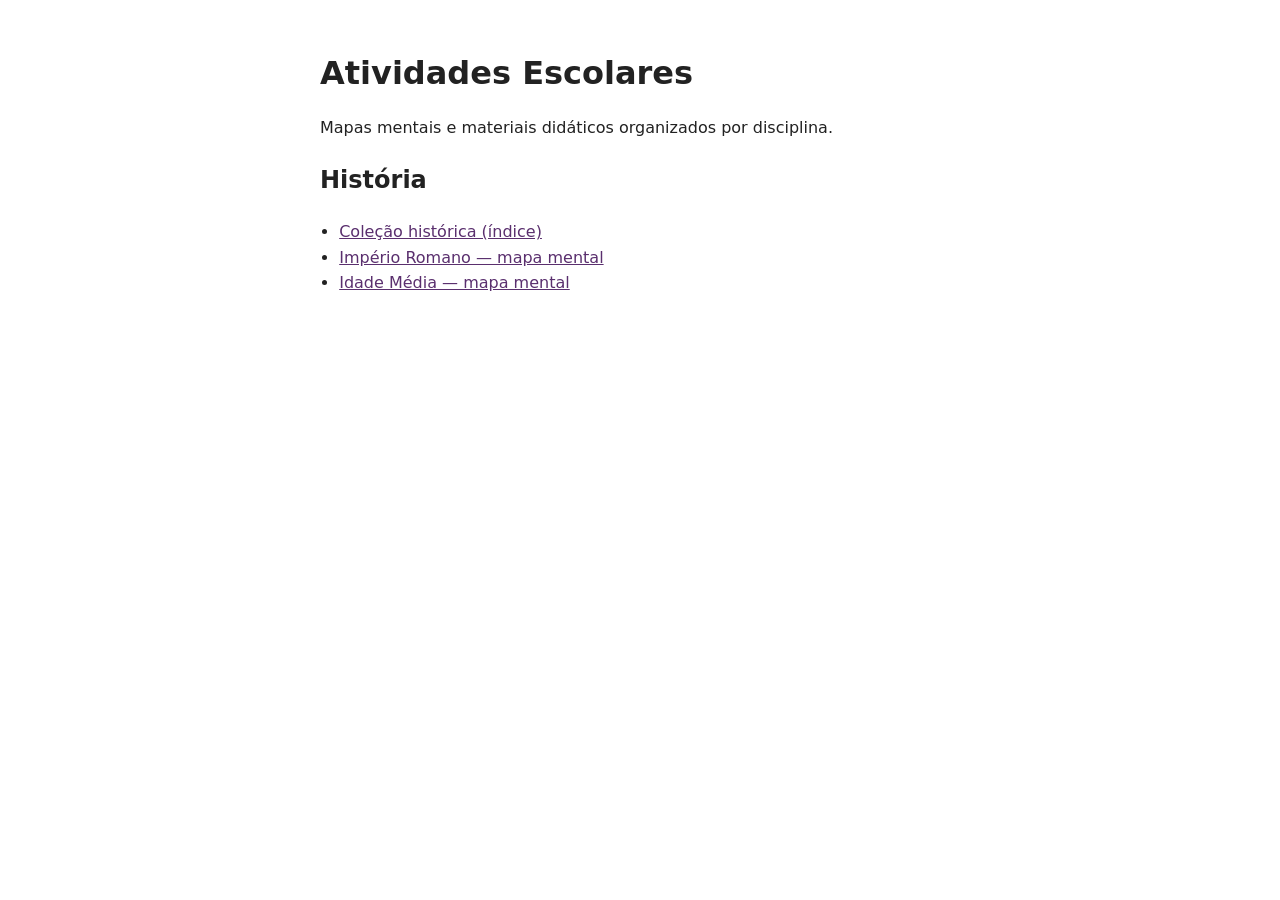
==== commit a72cf9ce: "feat: mapa mental da Idade Média no mesmo estilo do Império Romano - reconstrói a página com linha d" ====
--- a/index.html
+++ b/index.html
@@ -19,7 +19,7 @@
   <ul>
     <li><a href="disciplinas/historia/index.html">Coleção histórica (índice)</a></li>
     <li><a href="disciplinas/historia/ensino-fundamental/historia-antiga/roma-antiga/imperio-romano/imperio-romano-mapa-mental.html">Império Romano — mapa mental</a></li>
-    <li><a href="disciplinas/historia/ensino-fundamental/historia-medieval/feudalismo-mapa-mental.html">Feudalismo — mapa mental</a></li>
+    <li><a href="disciplinas/historia/ensino-fundamental/historia-medieval/feudalismo-mapa-mental.html">Idade Média — mapa mental</a></li>
   </ul>
 </body>
 </html>
